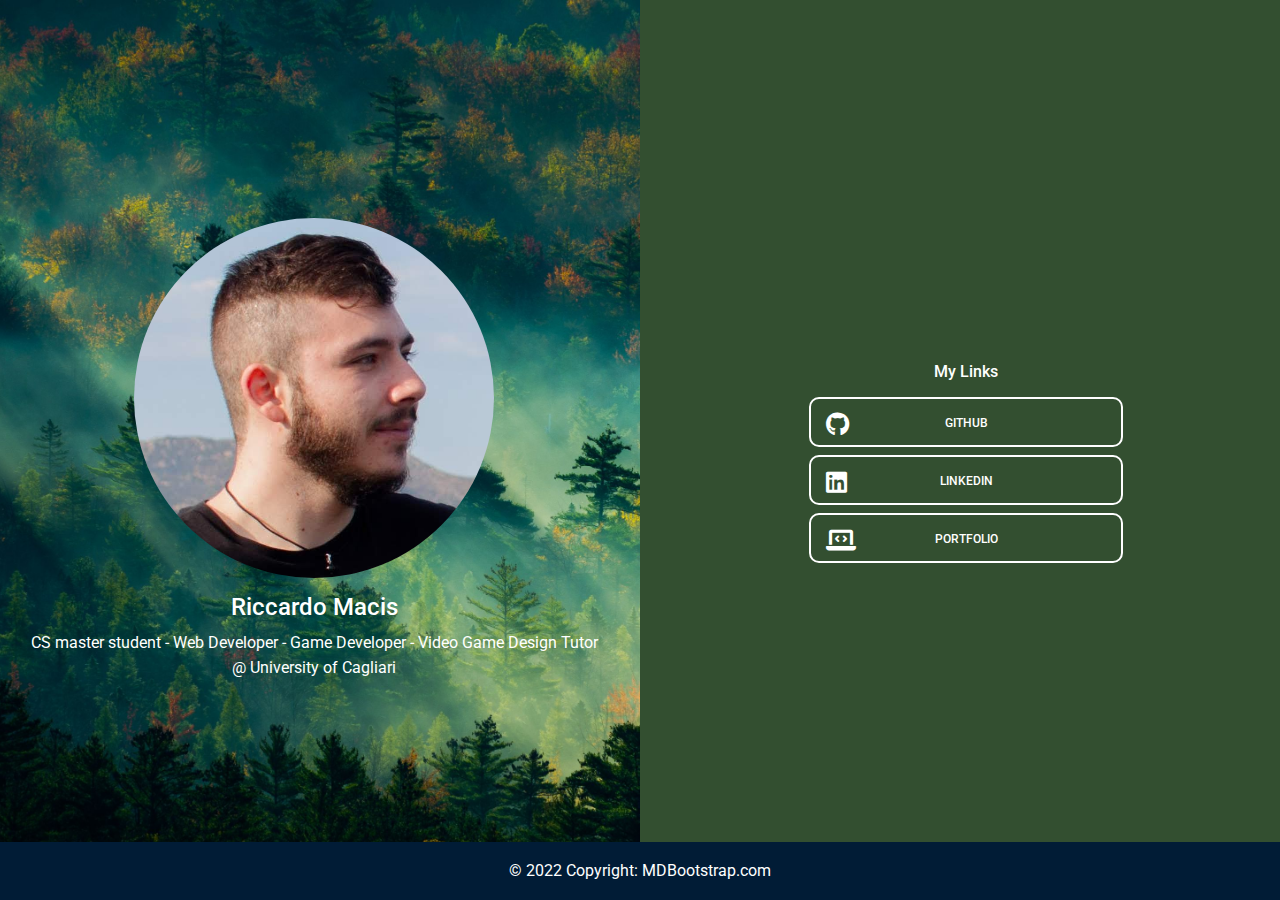
==== doubleSide.html @ f0f2260d "images and refined templates" ====
<!DOCTYPE html>
<html lang="en">
<head>
    <meta charset="UTF-8" />
    <meta name="viewport" content="width=device-width, initial-scale=1, shrink-to-fit=no" />
    <meta http-equiv="x-ua-compatible" content="ie=edge" />
    <title>Side template</title>
    <!-- MDB icon -->
    <link rel="icon" href="img/mdb-favicon.ico" type="image/x-icon" />
    <!-- Font Awesome -->
    <link rel="stylesheet" href="https://cdnjs.cloudflare.com/ajax/libs/font-awesome/6.0.0/css/all.min.css"/>
    <!-- Google Fonts Roboto -->
    <link rel="stylesheet" href="https://fonts.googleapis.com/css2?family=Roboto:wght@300;400;500;700;900&display=swap"/>
    <!-- MDB -->
    <link rel="stylesheet" href="css/mdb.min.css" />
    <!-- LinkFolio -->
    <link rel="stylesheet" href="css/style.css" />
</head>
<body>
<div class="double-container row d-flex flex-wrap">
    <div class="side-background col d-flex align-items-center justify-content-center">
        <div class="container">
            <div class="text-center">
                <img src="/img/propic.jpg" class="img-fluid big-profile-pic" alt="" />
                <h4>Riccardo Macis</h4>
                <p class="">CS master student - Web Developer - Game Developer - Video Game Design Tutor @ University of Cagliari</p>
            </div>
        </div>
    </div>
    <div class="side-color col d-flex align-items-center justify-content-center">
        <div class="d-grid gap-2 col-xxl-6 col-xl-6 col-lg-8 col-10 col-sm-12 mx-auto">
            <div class="text-center section-title"><h5>My Links</h5></div>
            <button class="btn btn-outline-white btn-r10 btn-h50 " type="button"><i class="fab fa-github"></i>
                Github</button>
            <button class="btn btn-outline-white btn-r10 btn-h50 " type="button"><i class="fab fa-linkedin"></i>
                Linkedin</button>
            <button class="btn btn-outline-white btn-r10 btn-h50 " type="button"><i class="fab fa-solid fa-laptop-code"></i>
                Portfolio</button>
        </div>
    </div>
</div>


<footer class="footer fixed-bottom bg-light text-center text-lg-start">
    <!-- Copyright -->
    <div class="text-center p-3">
        <a href="https://mdbootstrap.com/"> © 2022 Copyright: MDBootstrap.com</a>
    </div>
    <!-- Copyright -->
</footer>
<!-- MDB -->
<script type="text/javascript" src="js/mdb.min.js"></script>
<!-- Custom scripts -->
<script type="text/javascript"></script>
</body>
</html>
---- css/style.css ----
:root {
    yellow: yellow;
}

/*Text*/
h1, h2, h3, h4, h5, h6{
    color: white;
}

p{
    color: white;
}

a{
    color: white;
}

/*Background*/
body {
    background-color: lightblue;
    background-image: url("../img/blue.png");
    background-position: center;
    background-repeat: no-repeat;
    background-size: cover;
    background-attachment: fixed;
}

.side-background{
    background-image: url("../img/forest.jpg");
    background-color: lightblue;
    background-position: center;
    background-repeat: no-repeat;
    background-size: cover;
    background-attachment: fixed;
}

.side-color{
    background: #334f30;
}

.double-container{
    height: 100vh;
}

/*Profile picture*/
.profile-pic{
    margin-top: 15px;
    margin-bottom: 15px;
    border-radius: 100%;
    max-width: 120px;
}

.big-profile-pic{
    margin-top: 15px;
    margin-bottom: 15px;
    border-radius: 100%;
    width: 40vh;
}

/*Contact information*/
.contact-container > span{
    font-size: small;
    margin-bottom: 15px;
}

/*Quick icon link*/
.quick-link-container{
    margin-bottom: 15px;
}

/*Buttons*/
.btn{
    position: relative;
}

.btn-h50{
    min-height: 50px;
}

.btn-r10{
    border-radius: 10px;
}

.btn-h50 > i{
    position: absolute;
    float: left;
    left: 15px;
    top: 13px;
    font-size: x-large;
}

/*Section title*/
.section-title > h5{
    font-size: 16px;
}

.section-title{
    margin-top: 25px;
}

/*Footer*/
.footer{
    margin-top: 10px;
    background: #011c36 !important;
}
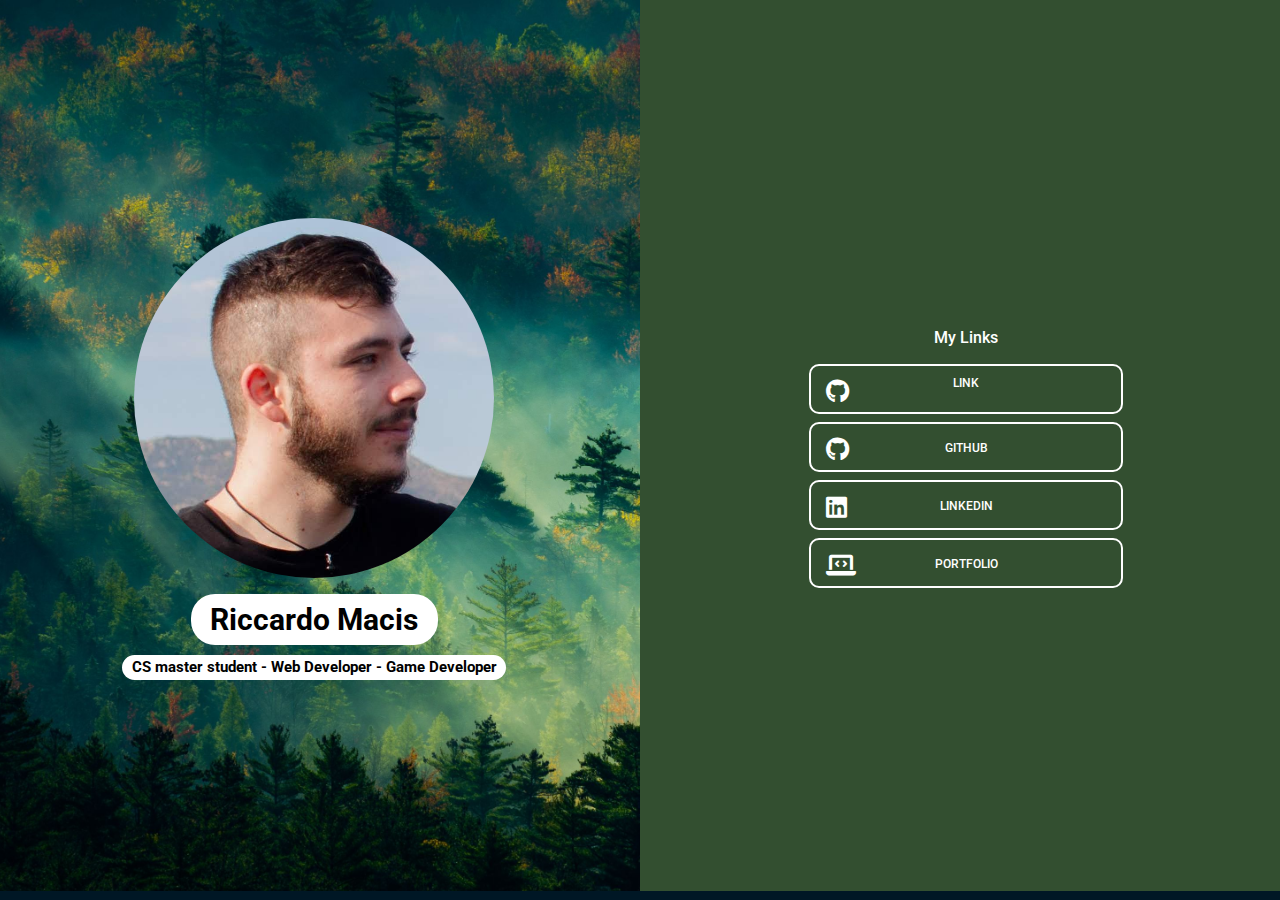
==== commit e5c865c2: "images and refined templates" ====
--- a/doubleSide.html
+++ b/doubleSide.html
@@ -6,7 +6,7 @@
     <meta http-equiv="x-ua-compatible" content="ie=edge" />
     <title>Side template</title>
     <!-- MDB icon -->
-    <link rel="icon" href="img/mdb-favicon.ico" type="image/x-icon" />
+    <link rel="icon" href="img/LinkfolioLogo.ico" type="image/x-icon" />
     <!-- Font Awesome -->
     <link rel="stylesheet" href="https://cdnjs.cloudflare.com/ajax/libs/font-awesome/6.0.0/css/all.min.css"/>
     <!-- Google Fonts Roboto -->
@@ -22,14 +22,18 @@
         <div class="container">
             <div class="text-center">
                 <img src="/img/propic.jpg" class="img-fluid big-profile-pic" alt="" />
-                <h4>Riccardo Macis</h4>
-                <p class="">CS master student - Web Developer - Game Developer - Video Game Design Tutor @ University of Cagliari</p>
+                <h1><span class="badge text-wrap bg-white rounded-9 text-black">Riccardo Macis</span></h1>
+                <h5><span class="badge text-wrap bg-white rounded-9 text-black">
+                    CS master student - Web Developer - Game Developer</span></h5>
             </div>
         </div>
     </div>
     <div class="side-color col d-flex align-items-center justify-content-center">
         <div class="d-grid gap-2 col-xxl-6 col-xl-6 col-lg-8 col-10 col-sm-12 mx-auto">
             <div class="text-center section-title"><h5>My Links</h5></div>
+
+            <a class="btn btn-outline-white btn-r10 btn-h50" type="button" href="https://github.com/a55mage" role="button"><i class="fab fa-github"></i> Link</a>
+
             <button class="btn btn-outline-white btn-r10 btn-h50 " type="button"><i class="fab fa-github"></i>
                 Github</button>
             <button class="btn btn-outline-white btn-r10 btn-h50 " type="button"><i class="fab fa-linkedin"></i>
@@ -40,14 +44,6 @@
     </div>
 </div>
 
-
-<footer class="footer fixed-bottom bg-light text-center text-lg-start">
-    <!-- Copyright -->
-    <div class="text-center p-3">
-        <a href="https://mdbootstrap.com/"> © 2022 Copyright: MDBootstrap.com</a>
-    </div>
-    <!-- Copyright -->
-</footer>
 <!-- MDB -->
 <script type="text/javascript" src="js/mdb.min.js"></script>
 <!-- Custom scripts -->
--- a/css/style.css
+++ b/css/style.css
@@ -1,7 +1,3 @@
-:root {
-    yellow: yellow;
-}
-
 /*Text*/
 h1, h2, h3, h4, h5, h6{
     color: white;
@@ -39,7 +35,7 @@
 }
 
 .double-container{
-    height: 100vh;
+    height: 99vh;
 }
 
 /*Profile picture*/
@@ -81,6 +77,7 @@
     border-radius: 10px;
 }
 
+/*Icon inside the button*/
 .btn-h50 > i{
     position: absolute;
     float: left;
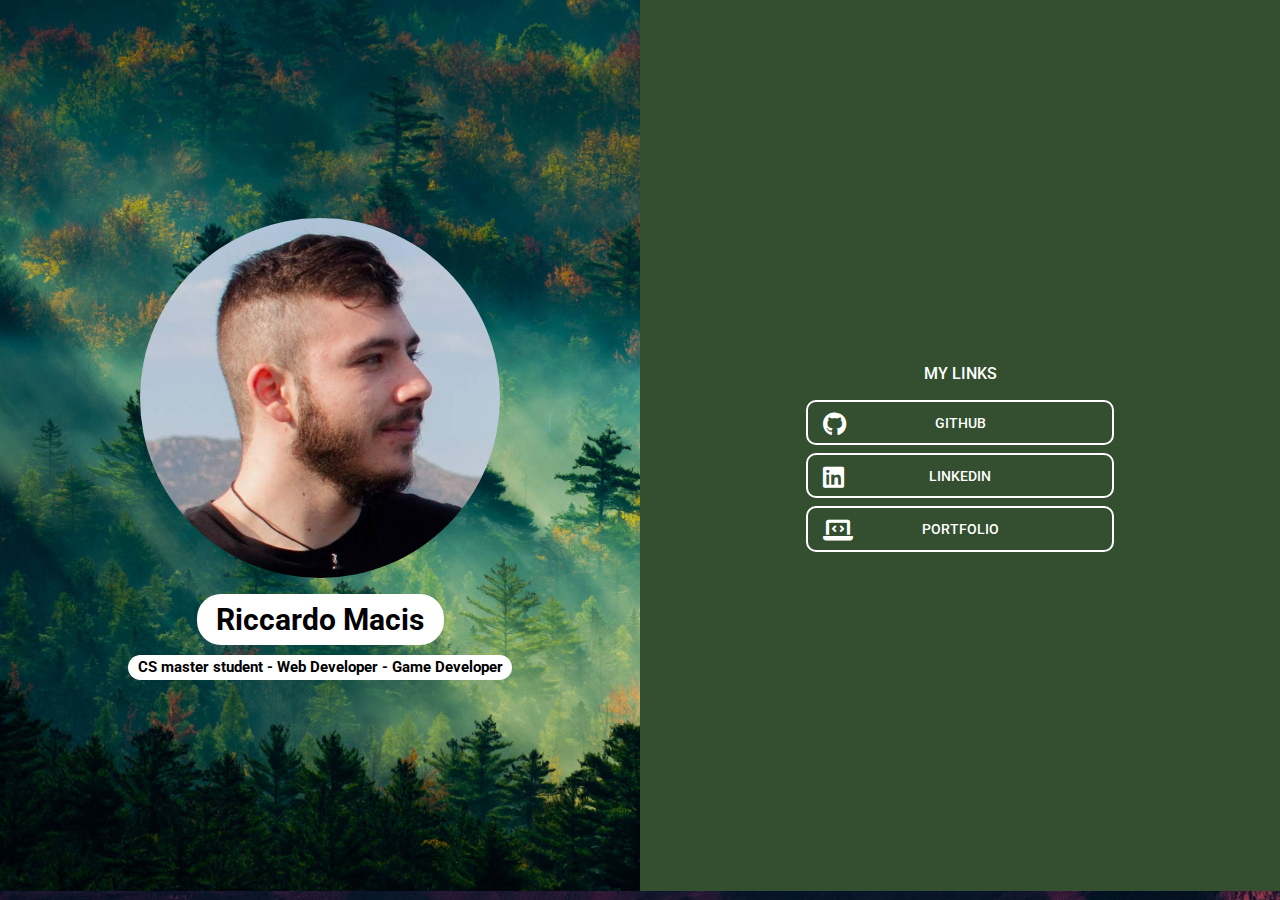
==== commit 59b1f927: "Version 1.0 completed" ====
--- a/doubleSide.html
+++ b/doubleSide.html
@@ -17,7 +17,7 @@
     <link rel="stylesheet" href="css/style.css" />
 </head>
 <body>
-<div class="double-container row d-flex flex-wrap">
+<div class="double-container d-flex flex-xs-column flex-sm-column flex-md-row flex-lg-row">
     <div class="side-background col d-flex align-items-center justify-content-center">
         <div class="container">
             <div class="text-center">
@@ -29,18 +29,14 @@
         </div>
     </div>
     <div class="side-color col d-flex align-items-center justify-content-center">
+        <div class="container">
         <div class="d-grid gap-2 col-xxl-6 col-xl-6 col-lg-8 col-10 col-sm-12 mx-auto">
-            <div class="text-center section-title"><h5>My Links</h5></div>
-
-            <a class="btn btn-outline-white btn-r10 btn-h50" type="button" href="https://github.com/a55mage" role="button"><i class="fab fa-github"></i> Link</a>
-
-            <button class="btn btn-outline-white btn-r10 btn-h50 " type="button"><i class="fab fa-github"></i>
-                Github</button>
-            <button class="btn btn-outline-white btn-r10 btn-h50 " type="button"><i class="fab fa-linkedin"></i>
-                Linkedin</button>
-            <button class="btn btn-outline-white btn-r10 btn-h50 " type="button"><i class="fab fa-solid fa-laptop-code"></i>
-                Portfolio</button>
+            <div class="text-center section-title"><h5>MY LINKS</h5></div>
+            <a class="btn btn-lg btn-icon btn-outline-white btn-r10 " type="button" href="https://github.com/a55mage" role="button"><i class="fab fa-github"></i> Github</a>
+            <a class="btn btn-lg btn-icon btn-outline-white btn-r10 " type="button" href="https://www.linkedin.com/in/riccardo-macis-3702637a" role="button"><i class="fab fa-linkedin"></i> Linkedin</a>
+            <a class="btn btn-lg btn-icon btn-outline-white btn-r10 " type="button" href="https://a55mage.github.io/" role="button"><i class="fab fa-solid fa-laptop-code"></i> Portfolio</a>
         </div>
+            </div>
     </div>
 </div>
 
--- a/css/style.css
+++ b/css/style.css
@@ -11,16 +11,17 @@
     color: white;
 }
 
-/*Background*/
+/*Whole Background*/
 body {
     background-color: lightblue;
-    background-image: url("../img/blue.png");
+    background-image: url("../img/mountains.jpg");
     background-position: center;
     background-repeat: no-repeat;
     background-size: cover;
     background-attachment: fixed;
 }
 
+/*Backgrounds for the double sided template*/
 .side-background{
     background-image: url("../img/forest.jpg");
     background-color: lightblue;
@@ -69,8 +70,8 @@
     position: relative;
 }
 
-.btn-h50{
-    min-height: 50px;
+.a{
+    position: relative;
 }
 
 .btn-r10{
@@ -78,12 +79,16 @@
 }
 
 /*Icon inside the button*/
-.btn-h50 > i{
+.btn-icon > i{
     position: absolute;
     float: left;
     left: 15px;
-    top: 13px;
+    top: 10px;
     font-size: x-large;
+}
+
+i{
+    font-size: large;
 }
 
 /*Section title*/
@@ -97,8 +102,12 @@
 
 /*Footer*/
 .footer{
-    margin-top: 10px;
+    margin-top: 15px;
     background: #011c36 !important;
+}
+
+.spacer{
+    height: 80px;
 }
 
 
